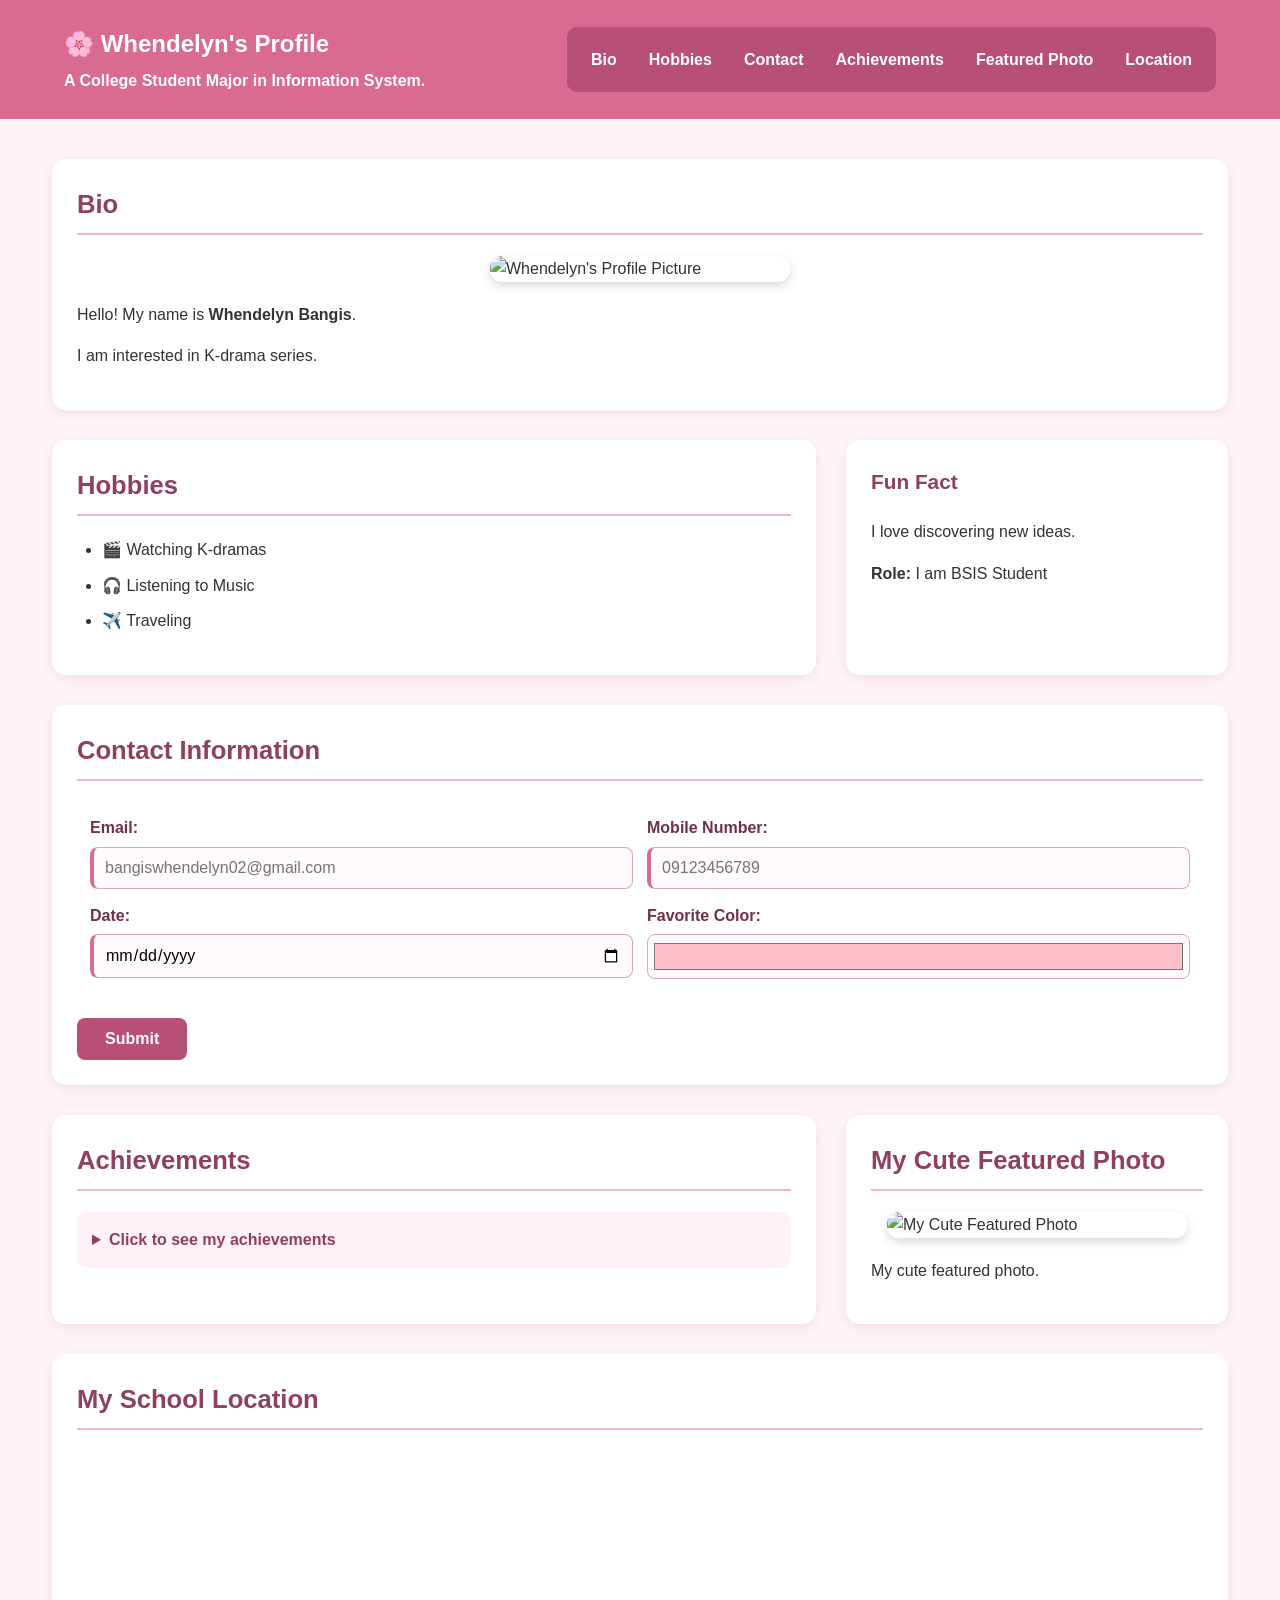
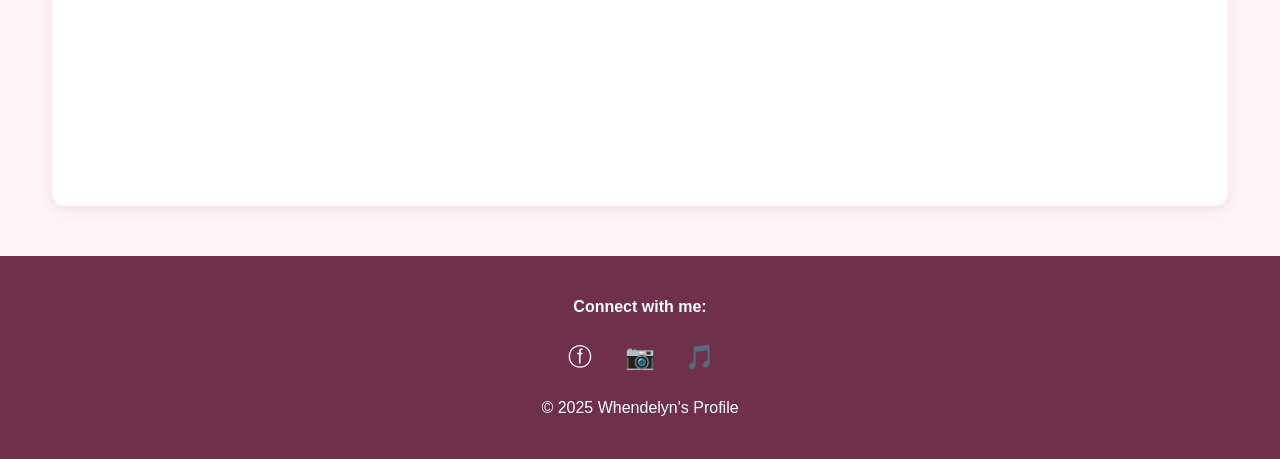
==== index (2).html @ 72426a2b "Add files via upload" ====
<!DOCTYPE html>
<html lang="en">
<head>
    <meta charset="UTF-8">
    <meta name="viewport"
          content="width=device-width, initial-scale=1.0">
    <title>Whendelyn's Profile</title>
    <!-- External CSS -->
    <link rel="stylesheet" href="style.css">
</head>
<body>
    <!-- HEADER WITH LOGO AND NAVIGATION -->
    <header class="site-header">
        <div class="header-content">
            <div class="logo">
                🌸 Whendelyn's Profile
            </div>
            <p>
                <b>A College Student Major in Information System.</b>
            </p>
        </div>
        <!-- NAVIGATION -->
        <nav class="site-nav">
            <a href="#bio">Bio</a>
            <a href="#hobbies">Hobbies</a>
            <a href="#contact">Contact</a>
            <a href="#achievements">Achievements</a>
            <a href="#featured">Featured Photo</a>
            <a href="#location">Location</a>
        </nav>
    </header>
    <!-- MAIN CONTENT -->
    <main class="profile-layout">
        <article class="profile-content">
            <!-- BIO SECTION -->
            <section id="bio" class="profile-section">
                <h2>Bio</h2>
                <picture>
                    <source
                        media="(max-width: 600px)"
                        srcset="wen-small.jpg">
                    <source
                        media="(min-width: 601px)"
                        srcset="wen-large.jpg">
                    <img
                        class="profile-image"
                        src="wen-large.jpg"
                        alt="Whendelyn's Profile Picture">
                </picture>
                <p>
                    Hello! My name is
                    <strong>Whendelyn Bangis</strong>.
                </p>
                <p>
                    I am interested in K-drama series.
                </p>
            </section>
            <!-- HOBBIES SECTION -->
            <section id="hobbies" class="profile-section">
                <h2>Hobbies</h2>
                <ul>
                    <li data-interest="K-dramas">
                        🎬 Watching K-dramas
                    </li>
                    <li data-interest="music">
                        🎧 Listening to Music
                    </li>
                    <li data-interest="Traveling">
                        ✈️ Traveling
                    </li>
                </ul>
            </section>
            <!-- ASIDE / SIDEBAR -->
            <aside class="fun-fact" data-role="student">
                <h3>Fun Fact</h3>
                <p>
                    I love discovering new ideas.
                </p>
                <p>
                    <strong>Role:</strong>
                    I am BSIS Student
                </p>
            </aside>
            <!-- CONTACT INFORMATION -->
            <section id="contact" class="profile-section">
                <h2>Contact Information</h2>
                <form>
                    <table class="contact-table">
                        <!-- FIRST ROW -->
                        <tr>
                            <td>
                                <label for="email">
                                    Email:
                                </label>
                                <br>
                                <input
                                    type="email"
                                    id="email"
                                    name="email"
                                    placeholder="bangiswhendelyn02@gmail.com"
                                    required>
                            </td>
                            <td>
                                <label for="phone">
                                    Mobile Number:
                                </label>
                                <br>
                                <input
                                    type="tel"
                                    id="phone"
                                    name="phone"
                                    placeholder="09123456789"
                                    pattern="[0-9]{11}"
                                    required>
                            </td>
                        </tr>
                        <!-- SECOND ROW -->
                        <tr>
                            <td>
                                <label for="date">
                                    Date:
                                </label>
                                <br>
                                <input
                                    type="date"
                                    id="date"
                                    name="date"
                                    required>
                            </td>
                            <td>
                                <label for="color">
                                    Favorite Color:
                                </label>
                                <br>
                                <input
                                    type="color"
                                    id="color"
                                    name="color"
                                    value="#FFC0CB">
                            </td>
                        </tr>
                    </table>
                    <br>
                    <input
                        type="submit"
                        value="Submit">
                </form>
            </section>
            <!-- ACHIEVEMENTS -->
            <section id="achievements" class="profile-section">
                <h2>Achievements</h2>
                <details>
                    <summary>
                        Click to see my achievements
                    </summary>
                    <ul>
                        <li>
                            I won 3rd Place in a singing contest.
                        </li>
                        <li>
                            Auditioned for The Voice Teens Philippines.
                        </li>
                        <li>
                            Consistent Academic Achiever in High School.
                        </li>
                    </ul>
                </details>
            </section>
            <!-- FEATURED PHOTO -->
            <section id="featured" class="profile-section">
                <h2>My Cute Featured Photo</h2>
                <picture>
                    <source
                        media="(max-width: 500px)"
                        srcset="wen-small.jpg">
                    <source
                        media="(min-width: 501px)"
                        srcset="wen-large.jpg">
                    <img
                        class="profile-image"
                        src="wen-large.jpg"
                        alt="My Cute Featured Photo">
                </picture>
                <p>
                    My cute featured photo.
                </p>
            </section>
            <!-- GOOGLE MAP -->
            <section id="location" class="profile-section">
                <h2>My School Location</h2>
                <iframe
                    class="school-map"
                    src="https://www.google.com/maps?q=Technological%20University%20of%20the%20Philippines%20Manila&output=embed"
                    title="Technological University of the Philippines Manila">
                </iframe>
            </section>
        </article>
    </main>
    <!-- FOOTER -->
    <footer class="site-footer">
        <p>
            <b>Connect with me:</b>
        </p>
        <!-- SOCIAL MEDIA ICONS -->
        <div class="social-icons">
            <a
                href="https://www.facebook.com/whendelynB"
                target="_blank"
                title="Facebook">
                ⓕ
            </a>
            <a
                href="#"
                title="Instagram">
                📷
            </a>
            <a
                href="#"
                title="TikTok">
                🎵
            </a>
        </div>
        <p>
            &copy; 2025 Whendelyn's Profile
        </p>
    </footer>
</body>
</html>
---- style.css ----
/* TASK 1: BASE STYLING AND TYPOGRAPHY */
*{
    box-sizing: border-box;
}
html {
    scroll-behavior: smooth;
}
body {
    font-family: "Segoe UI", Arial, sans-serif;
    margin: 0;
    background-color: #fff5f8;
    color: #333;
    line-height: 1.6;
}
/* Headings */
h1,
h2,
h3 {
    margin-top: 0;
    color: #8f3f5f;
}
h1 {
    font-size: 2.2rem;
    font-weight: 700;
}
h2 {
    font-size: 1.6rem;
    font-weight: 600;

    border-bottom: 2px solid #f2b6ca;

    padding-bottom: 8px;
}
h3 {
    font-size: 1.3rem;
}
/* TASK 2: HEADER */
.site-header {
    background-color: #d96b93;
    color: white;
    padding: 25px 5%;
    display: flex;
    justify-content: space-between;
    align-items: center;
    gap: 30px;
    flex-wrap: wrap;
}
/* Logo */
.logo {
    font-size: 1.5rem;
    font-weight: bold;
    color: white;
    margin-bottom: 5px;
}
.header-content p {
    margin: 0;
    color: white;
}
/* TASK 2: NAVIGATION */
.site-nav {
    display: flex;
    justify-content: center;
    align-items: center;
    gap: 8px;
    flex-wrap: wrap;
    background-color: #b84f78;
    padding: 12px;
    border-radius: 10px;
}
.site-nav a {
    color: white;
    text-decoration: none;
    font-weight: 600;
    padding: 8px 12px;
    border-radius: 6px;
    transition: 0.3s ease;
}
/* Navigation hover */
.site-nav a:hover {
    background-color: white;
    color: #b84f78;
    transform: translateY(-2px);
}
/* TASK 2: MAIN LAYOUT USING GRID */
.profile-layout {
    width: 95%;
    max-width: 1400px;
    margin: 0 auto;
    padding: 40px 20px;
}
.profile-content {
    display: grid;
    grid-template-columns: 2fr 1fr;
    gap: 30px;
}
/* SECTIONS */
.profile-section,
.fun-fact {
    background-color: white;
    padding: 25px;
    border-radius: 14px;
    box-shadow:
        0 4px 14px rgba(143, 63, 95, 0.12);
    transition: 0.3s ease;
}
/* Section hover */
.profile-section:hover,
.fun-fact:hover {
    box-shadow:
        0 7px 20px rgba(143, 63, 95, 0.18);
    transform: translateY(-2px);
}
/* Full-width sections */
#bio,
#contact,
#location {
    grid-column: 1 / -1;
}
/* IMAGES */
.profile-image {
    display: block;
    width: 100%;
    max-width: 300px;
    height: auto;
    margin: 20px auto;
    border-radius: 12px;
    box-shadow:
        0 4px 10px rgba(0, 0, 0, 0.15);
    transition: 0.3s ease;
}
/* Image hover */
.profile-image:hover {
    transform: scale(1.03);
}
/* HOBBIES */
ul {
    padding-left: 25px;
}
li {
    margin-bottom: 10px;
}
/* TASK 3: FORM STYLING */
.contact-table {
    width: 100%;
    border-collapse: separate;
    border-spacing: 12px;
}
.contact-table td {
    width: 50%;
    vertical-align: top;
}
/* Labels */
label {
    font-weight: 600;
    color: #6f304a;
}
/* Input types */
input[type="email"],
input[type="tel"],
input[type="date"],
input[type="color"] {
    width: 100%;
    margin-top: 6px;
    padding: 11px;
    border: 1px solid #d9a7b9;
    border-radius: 8px;
    background-color: #fffafb;
    font-family: inherit;
    font-size: 1rem;
    transition: 0.3s ease;
}
/* Color input */
input[type="color"] {
    height: 45px;
    padding: 4px;
    cursor: pointer;
}
/* :focus */
input:focus {
    outline: none;
    border-color: #b84f78;
    box-shadow:
        0 0 0 3px rgba(184, 79, 120, 0.15);
}
/* :hover */
input:hover {
    border-color: #b84f78;
}
/* :required */
input:required {
    border-left: 4px solid #d96b93;
}
/* Submit button */
input[type="submit"] {
    background-color: #b84f78;
    color: white;
    border: none;
    padding: 12px 28px;
    border-radius: 8px;
    font-family: inherit;
    font-size: 1rem;
    font-weight: 600;
    cursor: pointer;
    transition: 0.3s ease;
}
/* Button hover */
input[type="submit"]:hover {
    background-color: #8f3f5f;
    transform: translateY(-2px);
}
/* TASK 5: DETAILS AND SUMMARY */
details {
    background-color: #fff1f5;
    border-radius: 10px;
    padding: 15px;
    transition: 0.3s ease;
}
details:hover {
    box-shadow:
        0 3px 10px rgba(143, 63, 95, 0.12);
}
details[open] {
    box-shadow:
        0 3px 10px rgba(143, 63, 95, 0.1);
}
summary {
    cursor: pointer;
    font-weight: 700;
    color: #8f3f5f;
    transition: 0.3s ease;
}
/* Summary hover */
summary:hover {
    color: #b84f78;
}
/* SCHOOL MAP */
.school-map {
    display: block;
    width: 100%;
    max-width: 560px;
    height: 315px;
    margin: 15px auto;
    border: none;
    border-radius: 12px;
}
/* TASK 5: FOOTER */
.site-footer {
    background-color: #6f304a;
    color: white;
    text-align: center;
    padding: 30px 20px;
    margin-top: 10px;
}
.site-footer p {
    margin: 8px 0;
}
/* SOCIAL MEDIA ICONS */
.social-icons {
    display: flex;
    justify-content: center;
    gap: 15px;
    margin: 15px 0;
}
.social-icons a {
    display: inline-flex;
    justify-content: center;
    align-items: center;
    width: 45px;
    height: 45px;
    color: white;
    text-decoration: none;
    font-size: 1.5rem;
    border-radius: 50%;
    transition: 0.3s ease;
}
/* Footer social icon hover */
.social-icons a:hover {
    background-color: white;
    color: #6f304a;
    transform: scale(1.15);
}
/* TASK 4: RESPONSIVE DESIGN */
@media (max-width: 768px) {
    /* Header */
    .site-header {
        flex-direction: column;
        text-align: center;
        padding: 20px;
    }
    /* Navigation */
    .site-nav {
        width: 100%;
        flex-direction: column;
        gap: 5px;
        border-radius: 0;
    }
    .site-nav a {
        display: block;
        width: 100%;
        text-align: center;
    }
    /* Main layout */
    .profile-content {
        grid-template-columns: 1fr;
    }
    /* Stack sections vertically */
    #bio,
    #contact,
    #location,
    #hobbies,
    #achievements,
    #featured,
    .fun-fact {
        grid-column: 1;
    }
    /* Contact table */
    .contact-table,
    .contact-table tbody,
    .contact-table tr,
    .contact-table td {
        display: block;
        width: 100%;
    }
    .contact-table {
        border-spacing: 0;
    }
    .contact-table td {
        margin-bottom: 15px;
    }
    /* Responsive image */
    .profile-image {
        max-width: 100%;
        height: auto;
    }
    /* Responsive map */
    .school-map {
        width: 100%;
        height: 260px;
    }
}
/* SMALL MOBILE DEVICES */
@media (max-width: 480px) {
    .profile-layout {
        width: 100%;
        padding: 20px 12px;
    }
    .profile-section,
    .fun-fact {
        padding: 18px;
    }
    h1 {
        font-size: 1.8rem;
    }
    h2 {
        font-size: 1.4rem;
    }
    .logo {
        font-size: 1.3rem;
    }
    .school-map {
        height: 220px;
    }
}
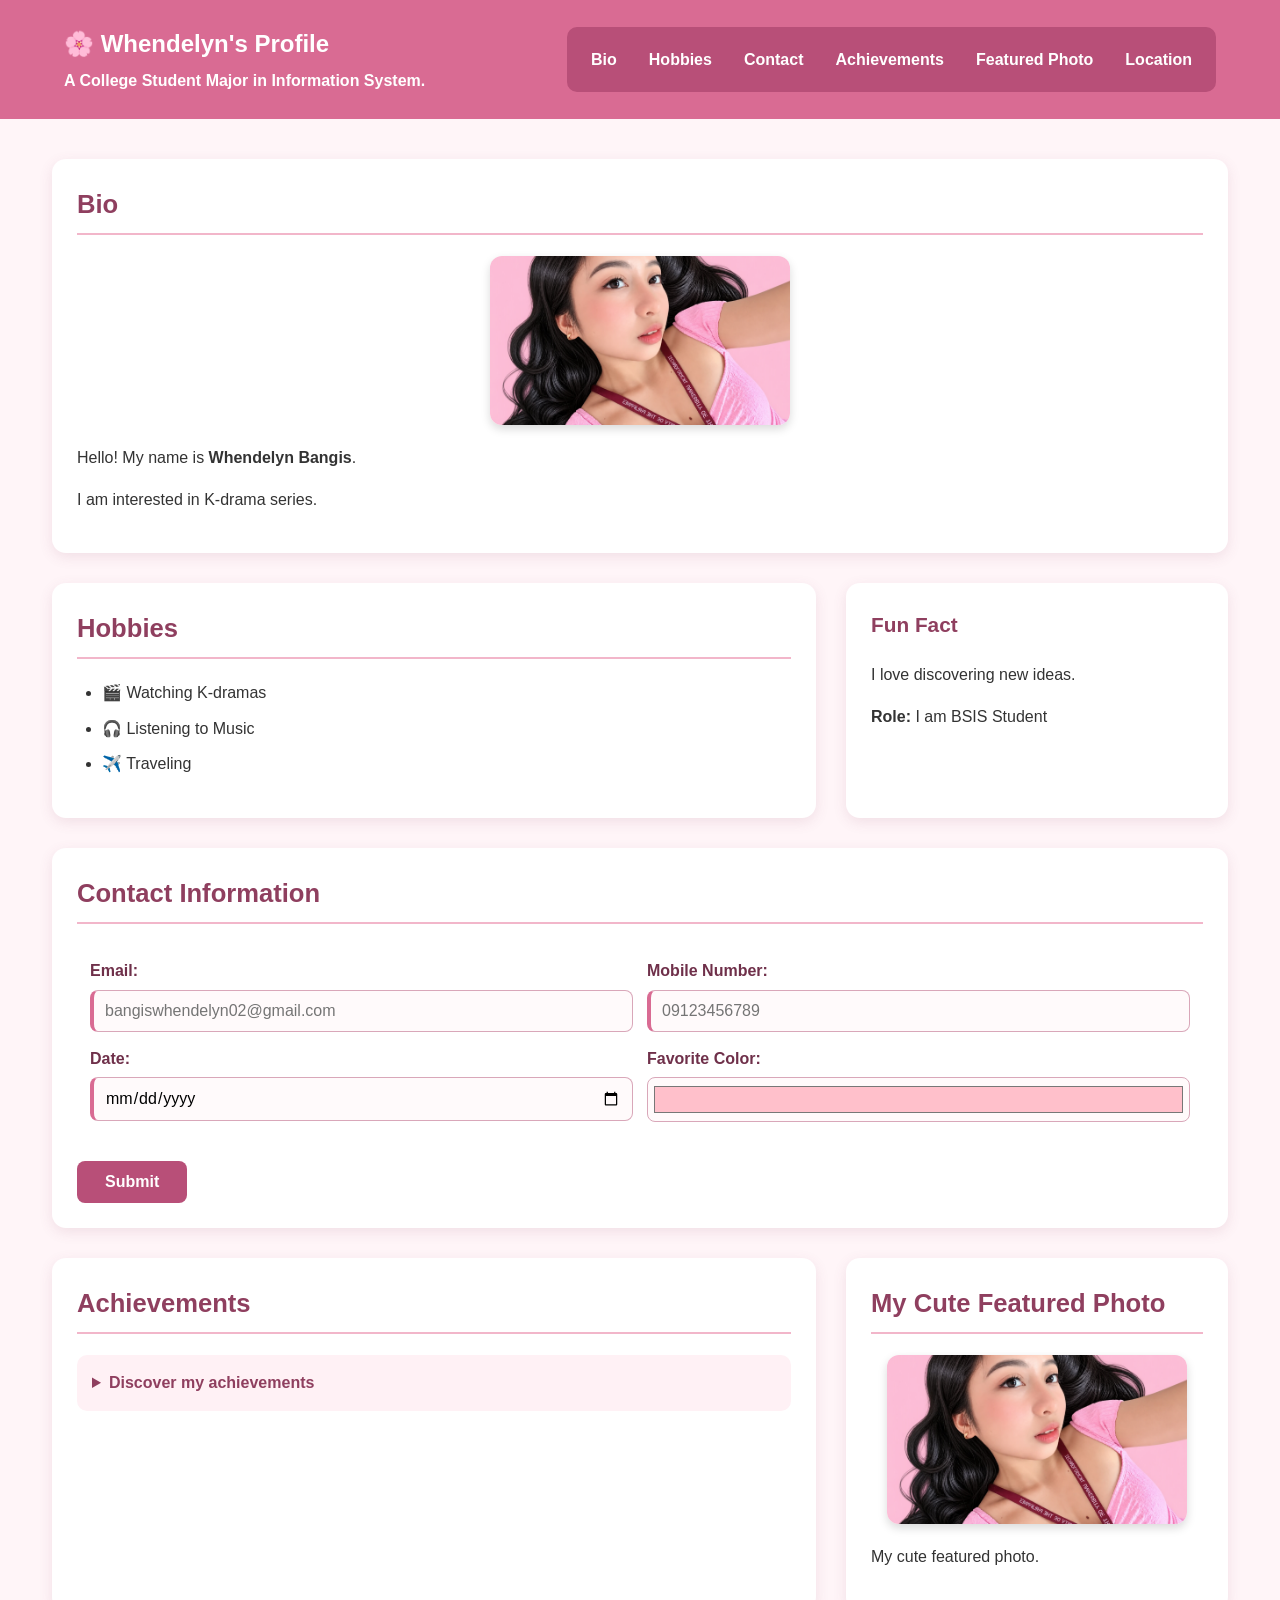
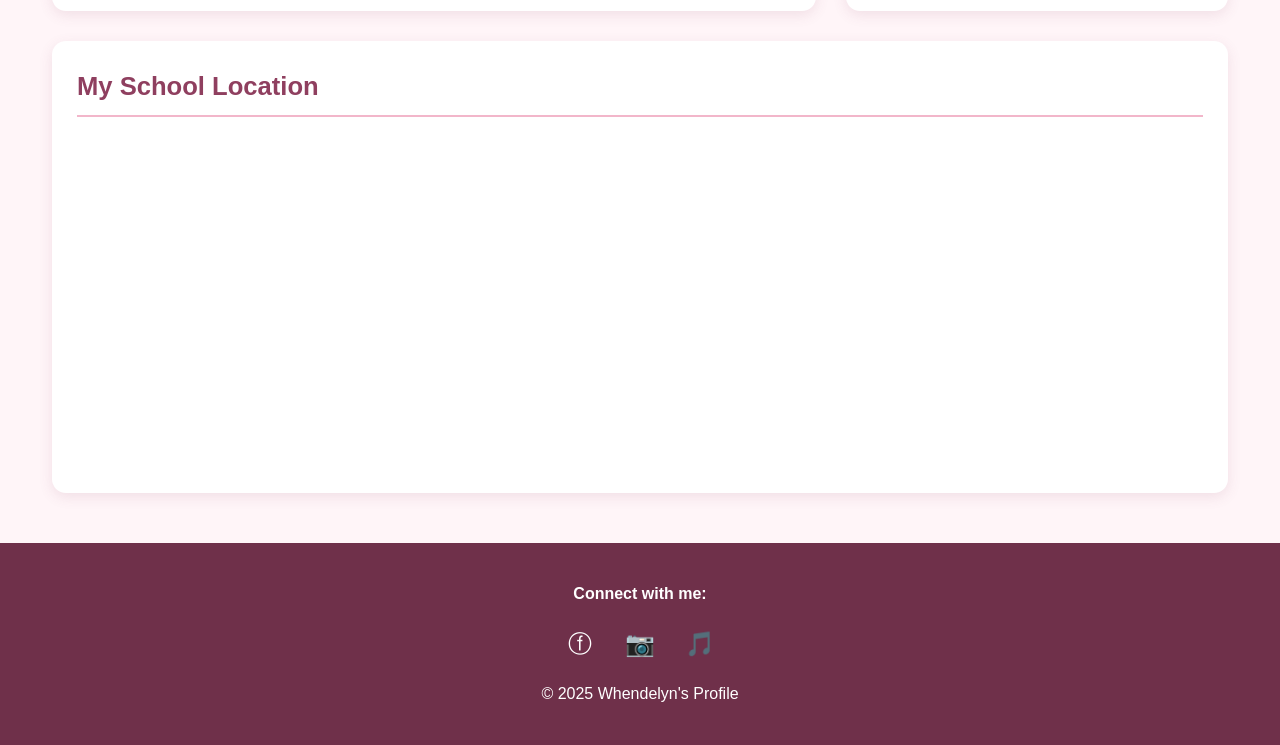
==== commit 75c443a3: "information" ====
--- a/index (2).html
+++ b/index (2).html
@@ -38,13 +38,13 @@
                 <picture>
                     <source
                         media="(max-width: 600px)"
-                        srcset="wen-small.jpg">
+                        srcset="profile-image.png">
                     <source
                         media="(min-width: 601px)"
-                        srcset="wen-large.jpg">
+                        srcset="profile-image.png">
                     <img
                         class="profile-image"
-                        src="wen-large.jpg"
+                        src="profile-image.png"
                         alt="Whendelyn's Profile Picture">
                 </picture>
                 <p>
@@ -151,17 +151,20 @@
                 <h2>Achievements</h2>
                 <details>
                     <summary>
-                        Click to see my achievements
+                        Discover my achievements
                     </summary>
                     <ul>
                         <li>
-                            I won 3rd Place in a singing contest.
+                            <strong>3rd Place – Singing Competition</strong>
+                            — Recognized for my talent and passion for singing.
                         </li>
                         <li>
-                            Auditioned for The Voice Teens Philippines.
+                            <strong>The Voice Teens Philippines Auditionee</strong>
+                            — Took the opportunity to audition for The Voice Teens Philippines.
                         </li>
                         <li>
-                            Consistent Academic Achiever in High School.
+                            <strong>High School Academic Achiever</strong>
+                            — Maintained consistent academic performance and academic excellence throughout high school.
                         </li>
                     </ul>
                 </details>
@@ -172,13 +175,13 @@
                 <picture>
                     <source
                         media="(max-width: 500px)"
-                        srcset="wen-small.jpg">
+                        srcset="profile-image.png">
                     <source
                         media="(min-width: 501px)"
-                        srcset="wen-large.jpg">
+                        srcset="profile-image.png">
                     <img
                         class="profile-image"
-                        src="wen-large.jpg"
+                        src="profile-image.png"
                         alt="My Cute Featured Photo">
                 </picture>
                 <p>
